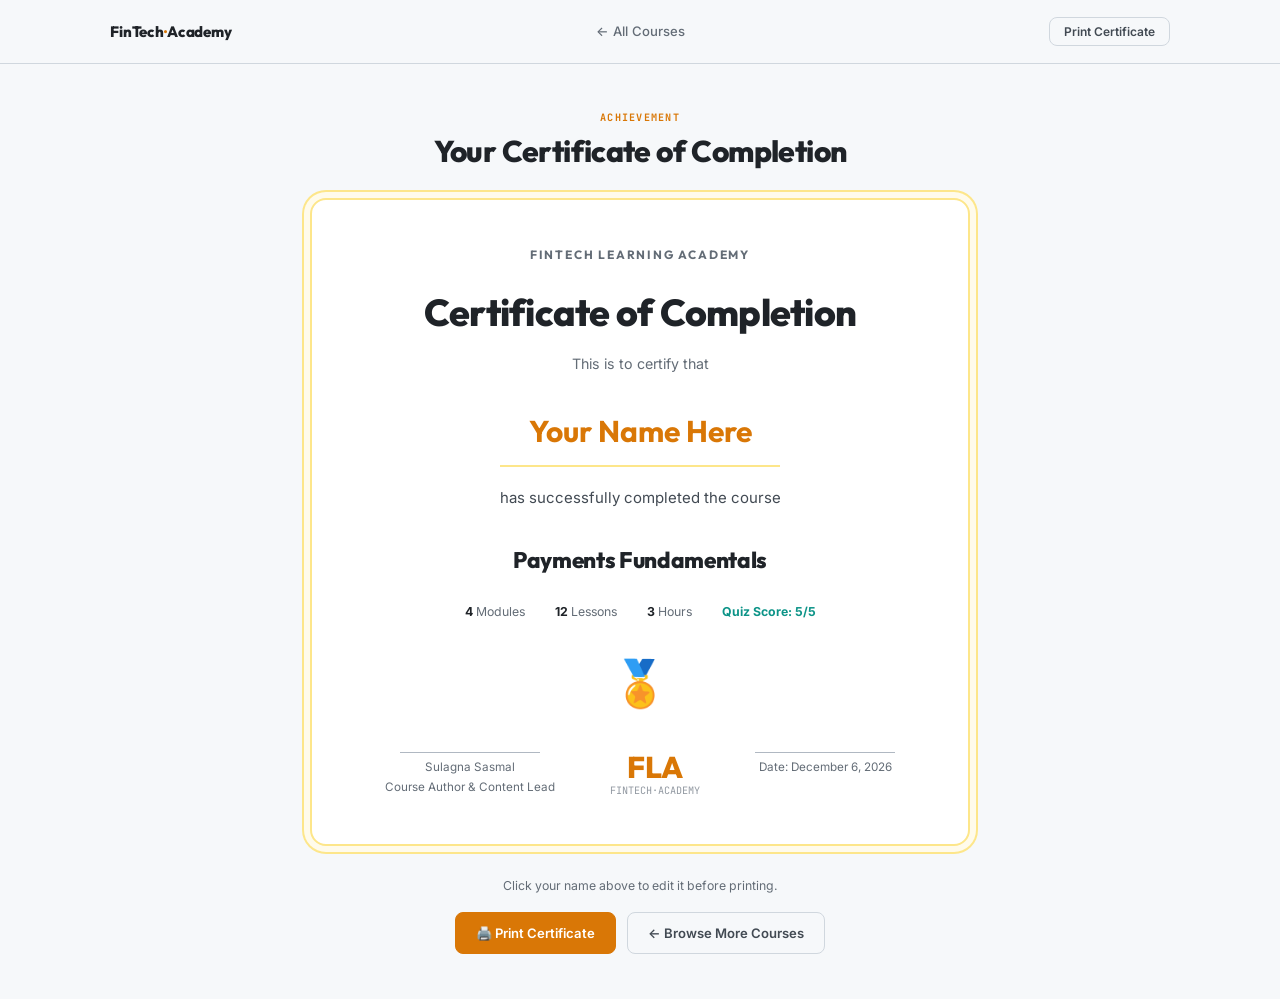
==== certificate.html @ 9078addc "Initial commit: FinTech Learning Academy — LMS-style portfolio site" ====
<!DOCTYPE html>
<html lang="en">
<head>
<meta charset="UTF-8">
<meta name="viewport" content="width=device-width, initial-scale=1.0">
<title>Certificate of Completion — FinTech Learning Academy</title>
<link rel="stylesheet" href="assets/css/style.css">
</head>
<body>

<nav class="nav">
  <div class="nav-inner">
    <a href="index.html" class="nav-brand">FinTech<span>·</span>Academy</a>
    <div class="nav-links">
      <a href="index.html" class="nav-link">← All Courses</a>
    </div>
    <div class="nav-actions">
      <button class="btn btn-outline btn-sm" onclick="window.print()">Print Certificate</button>
    </div>
  </div>
</nav>

<div class="certificate-wrap">
  <div style="text-align:center;margin-bottom:2rem;">
    <p class="section-label">Achievement</p>
    <h1 class="section-title">Your Certificate of Completion</h1>
  </div>

  <div class="certificate-frame">
    <div class="certificate-header">FinTech Learning Academy</div>
    <div class="certificate-title">Certificate of Completion</div>
    <div class="certificate-sub">This is to certify that</div>
    <div class="certificate-name" id="cert-name" contenteditable="true" title="Click to edit your name">Your Name Here</div>
    <p class="certificate-course" style="margin-top:0.75rem;">has successfully completed the course</p>
    <h2 style="font-family:var(--font-display);font-size:1.5rem;font-weight:800;color:var(--text);margin:0.5rem 0 1.5rem;letter-spacing:-0.015em;">Payments Fundamentals</h2>
    <div style="display:flex;gap:2rem;justify-content:center;font-size:0.82rem;color:var(--text-3);margin-bottom:1.5rem;">
      <span><strong style="color:var(--text);">4</strong> Modules</span>
      <span><strong style="color:var(--text);">12</strong> Lessons</span>
      <span><strong style="color:var(--text);">3</strong> Hours</span>
      <span><strong style="color:var(--teal);">Quiz Score: 5/5</strong></span>
    </div>
    <div class="certificate-seal">🏅</div>
    <div class="certificate-footer">
      <div class="certificate-sig">
        <div class="certificate-sig-line"></div>
        <div class="certificate-sig-name">Sulagna Sasmal<br>Course Author & Content Lead</div>
      </div>
      <div style="text-align:center;">
        <div style="font-family:var(--font-display);font-size:2rem;font-weight:800;color:var(--amber);line-height:1;">FLA</div>
        <div style="font-size:0.68rem;color:var(--text-4);font-family:var(--font-mono);">FINTECH·ACADEMY</div>
      </div>
      <div class="certificate-sig">
        <div class="certificate-sig-line"></div>
        <div class="certificate-sig-name" id="cert-date">Date: <span id="completion-date"></span></div>
      </div>
    </div>
  </div>

  <div style="text-align:center;margin-top:2rem;">
    <p style="font-size:0.82rem;color:var(--text-3);margin-bottom:1rem;">Click your name above to edit it before printing.</p>
    <div style="display:flex;gap:0.75rem;justify-content:center;flex-wrap:wrap;">
      <button class="btn btn-primary" onclick="window.print()">🖨️ Print Certificate</button>
      <a href="index.html" class="btn btn-outline">← Browse More Courses</a>
    </div>
  </div>
</div>

<script>
  // Set today's date
  document.getElementById('completion-date').textContent = new Date().toLocaleDateString('en-US', { year: 'numeric', month: 'long', day: 'numeric' });
</script>
<script src="assets/js/progress.js"></script>
</body>
</html>
---- assets/css/style.css ----
/* ============================================================
   FinTech Learning Academy — Style System
   Design: Amber · Outfit · Inter · JetBrains Mono
   ============================================================ */

@import url('https://fonts.googleapis.com/css2?family=Outfit:wght@300;400;500;600;700;800&family=Inter:wght@400;500;600&family=JetBrains+Mono:wght@400;500&display=swap');

/* ── RESET ── */
*, *::before, *::after { margin: 0; padding: 0; box-sizing: border-box; }
html { font-size: 15px; scroll-behavior: smooth; }

/* ── DESIGN TOKENS ── */
:root {
  --bg:           #f6f8fa;
  --bg-card:      #ffffff;
  --bg-hover:     #f0f2f4;
  --bg-tag:       #eaeef2;
  --border:       #d0d7de;
  --border-dark:  #b0b8c2;
  --text:         #1f2328;
  --text-2:       #424a53;
  --text-3:       #636c76;
  --text-4:       #9198a1;

  --amber:        #d97706;
  --amber-hover:  #b45309;
  --amber-light:  #fef3c7;
  --amber-border: #fde68a;
  --amber-bg:     #fffbeb;

  --teal:         #0d9488;
  --teal-bg:      #f0fdfa;
  --teal-border:  #99f6e4;

  --indigo:       #4c6ef5;
  --indigo-bg:    #edf2ff;
  --indigo-border:#c5d0fd;

  --purple:       #7c3aed;
  --purple-bg:    #f5f3ff;
  --purple-border:#ddd6fe;

  --green:        #1a7f37;
  --green-bg:     #dafbe1;
  --green-border: #99e6b0;

  --red:          #cf222e;
  --red-bg:       #ffebe9;
  --red-border:   #ffcecb;

  --code-bg:      #0f172a;
  --code-text:    #e2e8f0;

  --nav-h:        64px;
  --wide-w:       1120px;
  --content-w:    800px;
  --radius:       8px;
  --radius-lg:    12px;
  --shadow:       0 1px 3px rgba(31,35,40,0.08), 0 4px 12px rgba(31,35,40,0.04);
  --shadow-lg:    0 4px 16px rgba(31,35,40,0.12);

  --font-display: 'Outfit', system-ui, sans-serif;
  --font-body:    'Inter', system-ui, sans-serif;
  --font-mono:    'JetBrains Mono', 'Cascadia Code', monospace;
}

body { font-family: var(--font-body); background: var(--bg); color: var(--text); line-height: 1.7; }

::-webkit-scrollbar { width: 6px; }
::-webkit-scrollbar-track { background: transparent; }
::-webkit-scrollbar-thumb { background: var(--border-dark); border-radius: 10px; }

/* ── NAV ── */
.nav {
  position: sticky; top: 0; z-index: 100; height: var(--nav-h);
  background: rgba(246,248,250,0.95); backdrop-filter: blur(12px);
  border-bottom: 1px solid var(--border);
  display: flex; align-items: center;
}
.nav-inner {
  max-width: var(--wide-w); margin: 0 auto; padding: 0 2rem; width: 100%;
  display: flex; align-items: center; justify-content: space-between; gap: 2rem;
}
.nav-brand {
  font-family: var(--font-display); font-size: 1rem; font-weight: 800;
  color: var(--text); text-decoration: none; letter-spacing: -0.01em;
}
.nav-brand span { color: var(--amber); }
.nav-links { display: flex; align-items: center; gap: 0.25rem; }
.nav-link {
  color: var(--text-3); text-decoration: none; font-size: 0.875rem; font-weight: 500;
  padding: 6px 12px; border-radius: var(--radius); transition: background 0.15s, color 0.15s;
}
.nav-link:hover, .nav-link.active { background: var(--bg-hover); color: var(--text); }
.nav-actions { display: flex; align-items: center; gap: 0.5rem; }

/* ── BUTTONS ── */
.btn {
  display: inline-flex; align-items: center; gap: 6px;
  font-family: var(--font-body); font-size: 0.875rem; font-weight: 600;
  padding: 9px 20px; border-radius: var(--radius); text-decoration: none;
  transition: all 0.15s; cursor: pointer; border: none; white-space: nowrap;
}
.btn-primary { background: var(--amber); color: #fff; border: 1px solid var(--amber); }
.btn-primary:hover { background: var(--amber-hover); border-color: var(--amber-hover); }
.btn-outline { background: transparent; color: var(--text-2); border: 1px solid var(--border); }
.btn-outline:hover { background: var(--bg-hover); color: var(--text); border-color: var(--border-dark); }
.btn-teal { background: var(--teal); color: #fff; border: 1px solid var(--teal); }
.btn-teal:hover { background: #0f766e; border-color: #0f766e; }
.btn-indigo { background: var(--indigo); color: #fff; border: 1px solid var(--indigo); }
.btn-sm { padding: 6px 14px; font-size: 0.8rem; }

/* ── BADGES ── */
.badge {
  display: inline-flex; align-items: center; gap: 4px;
  font-family: var(--font-mono); font-size: 0.68rem; font-weight: 500; line-height: 1;
  padding: 3px 8px; border-radius: 20px; white-space: nowrap;
}
.badge-amber   { background: var(--amber-bg);   color: var(--amber);   border: 1px solid var(--amber-border); }
.badge-teal    { background: var(--teal-bg);     color: var(--teal);    border: 1px solid var(--teal-border); }
.badge-indigo  { background: var(--indigo-bg);   color: var(--indigo);  border: 1px solid var(--indigo-border); }
.badge-purple  { background: var(--purple-bg);   color: var(--purple);  border: 1px solid var(--purple-border); }
.badge-green   { background: var(--green-bg);    color: var(--green);   border: 1px solid var(--green-border); }
.badge-red     { background: var(--red-bg);      color: var(--red);     border: 1px solid var(--red-border); }
.badge-gray    { background: var(--bg-tag);      color: var(--text-2);  border: 1px solid var(--border); }

/* ── LAYOUT ── */
.container { max-width: var(--wide-w); margin: 0 auto; padding: 0 2rem; }
.container-narrow { max-width: var(--content-w); margin: 0 auto; padding: 0 2rem; }
.section { padding: 4rem 0; }
.section-label {
  font-family: var(--font-mono); font-size: 0.68rem; font-weight: 700;
  letter-spacing: 0.12em; text-transform: uppercase; color: var(--amber);
  margin-bottom: 0.5rem;
}
.section-title {
  font-family: var(--font-display); font-size: clamp(1.5rem, 3vw, 2rem);
  font-weight: 800; color: var(--text); line-height: 1.15;
  letter-spacing: -0.02em; margin-bottom: 1rem;
}
.section-sub { color: var(--text-3); font-size: 0.95rem; line-height: 1.75; max-width: 540px; }

/* ── HERO ── */
.hero {
  padding: 5rem 0 3.5rem;
  background: linear-gradient(180deg, var(--bg) 0%, var(--bg-card) 100%);
  border-bottom: 1px solid var(--border);
}
.hero-inner {
  max-width: var(--wide-w); margin: 0 auto; padding: 0 2rem;
  display: grid; grid-template-columns: 1fr 380px; gap: 4rem; align-items: center;
}
.hero-eyebrow {
  font-family: var(--font-mono); font-size: 0.7rem; font-weight: 700;
  letter-spacing: 0.1em; text-transform: uppercase; color: var(--amber);
  margin-bottom: 1rem;
}
.hero h1 {
  font-family: var(--font-display); font-size: clamp(2rem, 4vw, 3rem);
  font-weight: 800; color: var(--text); line-height: 1.1;
  letter-spacing: -0.025em; margin-bottom: 1rem;
}
.hero-sub { color: var(--text-2); font-size: 1rem; line-height: 1.85; margin-bottom: 2rem; max-width: 500px; }
.hero-actions { display: flex; gap: 0.75rem; flex-wrap: wrap; }

/* ── STATS STRIP ── */
.stats-strip {
  background: var(--bg-card); border-top: 1px solid var(--border); border-bottom: 1px solid var(--border);
}
.stats-grid {
  max-width: var(--wide-w); margin: 0 auto; padding: 1.5rem 2rem;
  display: grid; grid-template-columns: repeat(4, 1fr); gap: 1rem;
}
.stat-item { text-align: center; }
.stat-number {
  font-family: var(--font-display); font-size: 1.75rem; font-weight: 800;
  color: var(--amber); display: block; line-height: 1;
}
.stat-label { font-size: 0.8rem; color: var(--text-3); margin-top: 0.25rem; }

/* ── COURSE CARDS GRID ── */
.course-grid {
  display: grid; grid-template-columns: repeat(2, 1fr); gap: 1.5rem;
  margin-top: 2rem;
}
.course-card {
  background: var(--bg-card); border: 1px solid var(--border);
  border-radius: var(--radius-lg); overflow: hidden;
  transition: box-shadow 0.2s, transform 0.2s; text-decoration: none;
  display: flex; flex-direction: column;
}
.course-card:hover { box-shadow: var(--shadow-lg); transform: translateY(-2px); }
.course-header {
  height: 8px;
}
.course-header-amber  { background: linear-gradient(90deg, var(--amber), #f59e0b); }
.course-header-teal   { background: linear-gradient(90deg, var(--teal), #14b8a6); }
.course-header-indigo { background: linear-gradient(90deg, var(--indigo), #818cf8); }
.course-header-purple { background: linear-gradient(90deg, var(--purple), #a855f7); }
.course-body { padding: 1.5rem; flex: 1; display: flex; flex-direction: column; }
.course-meta { display: flex; align-items: center; gap: 0.5rem; margin-bottom: 0.75rem; flex-wrap: wrap; }
.course-title {
  font-family: var(--font-display); font-size: 1.15rem; font-weight: 700;
  color: var(--text); margin-bottom: 0.5rem; line-height: 1.25;
}
.course-desc { font-size: 0.88rem; color: var(--text-3); line-height: 1.7; flex: 1; margin-bottom: 1rem; }
.course-stats {
  display: flex; gap: 1.25rem; margin-bottom: 1rem;
  font-size: 0.78rem; color: var(--text-3);
}
.course-stats span { display: flex; align-items: center; gap: 0.3rem; }
.skills-list { display: flex; gap: 0.4rem; flex-wrap: wrap; margin-bottom: 1.25rem; }
.skill-chip {
  font-family: var(--font-mono); font-size: 0.68rem; padding: 3px 8px;
  background: var(--bg-tag); border: 1px solid var(--border); border-radius: 4px;
  color: var(--text-2);
}
.progress-bar-wrap { margin-bottom: 1.25rem; }
.progress-label { font-size: 0.75rem; color: var(--text-4); margin-bottom: 0.35rem; display: flex; justify-content: space-between; }
.progress-bar { height: 4px; background: var(--bg-tag); border-radius: 2px; overflow: hidden; }
.progress-fill { height: 100%; background: var(--amber); border-radius: 2px; transition: width 0.5s ease; }

/* ── MODULE ACCORDION ── */
.module-list { display: flex; flex-direction: column; gap: 0.5rem; margin-top: 1.5rem; }
.module-item {
  background: var(--bg-card); border: 1px solid var(--border); border-radius: var(--radius);
  overflow: hidden;
}
.module-header {
  display: flex; align-items: center; gap: 1rem; padding: 1rem 1.25rem;
  cursor: pointer; transition: background 0.15s; user-select: none;
}
.module-header:hover { background: var(--bg-hover); }
.module-number {
  width: 28px; height: 28px; border-radius: 50%; display: flex; align-items: center; justify-content: center;
  font-family: var(--font-display); font-size: 0.78rem; font-weight: 700; flex-shrink: 0;
  background: var(--amber-bg); color: var(--amber); border: 1px solid var(--amber-border);
}
.module-title-wrap { flex: 1; }
.module-title { font-weight: 600; color: var(--text); font-size: 0.92rem; }
.module-subtitle { font-size: 0.78rem; color: var(--text-3); margin-top: 0.1rem; }
.module-chevron { color: var(--text-3); font-size: 0.8rem; transition: transform 0.2s; }
.module-item.open .module-chevron { transform: rotate(90deg); }
.module-lessons { padding: 0 1.25rem 1rem 3.5rem; display: none; }
.module-item.open .module-lessons { display: block; }
.lesson-link {
  display: flex; align-items: center; gap: 0.75rem; padding: 0.6rem 0;
  border-bottom: 1px solid var(--border); text-decoration: none; color: var(--text-2);
  font-size: 0.875rem; transition: color 0.15s;
}
.lesson-link:last-child { border-bottom: none; }
.lesson-link:hover { color: var(--amber); }
.lesson-icon { width: 18px; height: 18px; background: var(--bg-tag); border-radius: 50%; display: flex; align-items: center; justify-content: center; font-size: 0.6rem; flex-shrink: 0; }
.lesson-duration { margin-left: auto; font-family: var(--font-mono); font-size: 0.72rem; color: var(--text-4); }

/* ── LESSON CONTENT ── */
.lesson-layout {
  display: grid; grid-template-columns: 1fr 260px; gap: 3rem;
  max-width: var(--wide-w); margin: 0 auto; padding: 3rem 2rem;
}
.lesson-article {}
.lesson-article h2 {
  font-family: var(--font-display); font-size: 1.35rem; font-weight: 800;
  color: var(--text); margin: 2rem 0 0.75rem; letter-spacing: -0.015em;
}
.lesson-article h3 {
  font-family: var(--font-display); font-size: 1.05rem; font-weight: 700;
  color: var(--text); margin: 1.5rem 0 0.5rem;
}
.lesson-article p { color: var(--text-2); font-size: 0.95rem; line-height: 1.85; margin-bottom: 1.1rem; }
.lesson-article ul, .lesson-article ol { color: var(--text-2); padding-left: 1.5rem; margin-bottom: 1rem; }
.lesson-article li { font-size: 0.93rem; line-height: 1.75; margin-bottom: 0.35rem; }
.lesson-article strong { color: var(--text); font-weight: 600; }
.lesson-article code {
  font-family: var(--font-mono); font-size: 0.85em; background: var(--bg-tag);
  border: 1px solid var(--border); padding: 1px 6px; border-radius: 4px; color: var(--indigo);
}

.callout {
  border-radius: var(--radius); padding: 1rem 1.25rem; margin: 1.5rem 0;
  border-left: 3px solid;
}
.callout-note { background: var(--amber-bg); border-color: var(--amber); }
.callout-note .callout-title { color: var(--amber); }
.callout-tip { background: var(--teal-bg); border-color: var(--teal); }
.callout-tip .callout-title { color: var(--teal); }
.callout-warning { background: var(--red-bg); border-color: var(--red); }
.callout-warning .callout-title { color: var(--red); }
.callout-title { font-family: var(--font-mono); font-size: 0.72rem; font-weight: 700; text-transform: uppercase; letter-spacing: 0.08em; margin-bottom: 0.35rem; }
.callout p { font-size: 0.875rem; line-height: 1.7; color: var(--text-2); margin: 0; }

.code-block {
  background: var(--code-bg); color: var(--code-text); border-radius: var(--radius);
  padding: 1.25rem 1.5rem; margin: 1rem 0;
  font-family: var(--font-mono); font-size: 0.8rem; line-height: 1.8;
  overflow-x: auto; white-space: pre;
}
.code-block .kw  { color: #c792ea; }
.code-block .str { color: #c3e88d; }
.code-block .num { color: #f78c6c; }
.code-block .cmt { color: #546e7a; }
.code-block .key { color: #82aaff; }

/* ── LESSON SIDEBAR ── */
.lesson-sidebar {}
.sidebar-card {
  background: var(--bg-card); border: 1px solid var(--border); border-radius: var(--radius-lg);
  padding: 1.25rem; margin-bottom: 1.25rem;
}
.sidebar-card-title {
  font-family: var(--font-display); font-size: 0.85rem; font-weight: 700;
  color: var(--text); margin-bottom: 0.75rem;
}
.sidebar-toc a {
  display: flex; padding: 0.4rem 0; font-size: 0.8rem; color: var(--text-3);
  text-decoration: none; border-bottom: 1px solid var(--border); transition: color 0.15s;
}
.sidebar-toc a:last-child { border-bottom: none; }
.sidebar-toc a:hover { color: var(--amber); }

/* ── QUIZ ── */
.quiz-container { max-width: 680px; margin: 0 auto; }
.quiz-question { margin-bottom: 2rem; }
.quiz-q-text { font-weight: 600; font-size: 0.95rem; color: var(--text); margin-bottom: 0.75rem; }
.quiz-options { display: flex; flex-direction: column; gap: 0.5rem; }
.quiz-option {
  padding: 0.75rem 1rem; border: 1px solid var(--border); border-radius: var(--radius);
  cursor: pointer; font-size: 0.875rem; color: var(--text-2);
  transition: all 0.15s; background: var(--bg-card);
}
.quiz-option:hover { border-color: var(--amber); background: var(--amber-bg); color: var(--text); }
.quiz-option.correct { border-color: var(--teal); background: var(--teal-bg); color: var(--teal); }
.quiz-option.incorrect { border-color: var(--red); background: var(--red-bg); color: var(--red); }
.quiz-result { text-align: center; padding: 2rem; border: 1px solid var(--border); border-radius: var(--radius-lg); background: var(--bg-card); }
.quiz-score { font-family: var(--font-display); font-size: 3rem; font-weight: 800; color: var(--amber); }

/* ── BREADCRUMB ── */
.breadcrumb {
  display: flex; align-items: center; gap: 0.5rem;
  font-size: 0.8rem; color: var(--text-3); padding: 1rem 0; flex-wrap: wrap;
}
.breadcrumb a { color: var(--text-3); text-decoration: none; }
.breadcrumb a:hover { color: var(--amber); }
.breadcrumb-sep { color: var(--text-4); }

/* ── CERTIFICATE ── */
.certificate-wrap {
  max-width: 720px; margin: 3rem auto; padding: 0 2rem;
}
.certificate-frame {
  background: var(--bg-card); border: 2px solid var(--amber-border); border-radius: 16px;
  padding: 3rem; text-align: center; position: relative;
  box-shadow: 0 0 0 6px var(--amber-bg), 0 0 0 8px var(--amber-border);
}
.certificate-header { font-family: var(--font-display); font-size: 0.8rem; font-weight: 700; letter-spacing: 0.15em; text-transform: uppercase; color: var(--text-3); margin-bottom: 1rem; }
.certificate-title { font-family: var(--font-display); font-size: 2.5rem; font-weight: 800; color: var(--text); letter-spacing: -0.02em; margin-bottom: 0.5rem; }
.certificate-sub { font-size: 0.95rem; color: var(--text-3); margin-bottom: 2rem; }
.certificate-name { font-family: var(--font-display); font-size: 2rem; font-weight: 700; color: var(--amber); border-bottom: 2px solid var(--amber-border); padding-bottom: 0.5rem; display: inline-block; min-width: 280px; margin-bottom: 0.5rem; }
.certificate-course { font-size: 1rem; color: var(--text-2); margin-bottom: 2rem; }
.certificate-seal { font-size: 3rem; margin: 1rem 0; }
.certificate-footer { display: flex; justify-content: space-around; margin-top: 2rem; }
.certificate-sig { text-align: center; }
.certificate-sig-line { width: 140px; height: 1px; background: var(--border-dark); margin: 0 auto 0.35rem; }
.certificate-sig-name { font-size: 0.78rem; color: var(--text-3); }

/* ── TAKEAWAYS BOX ── */
.takeaways {
  background: var(--bg-card); border: 1px solid var(--border); border-left: 4px solid var(--amber);
  border-radius: var(--radius); padding: 1.25rem 1.5rem; margin: 2rem 0;
}
.takeaways-title { font-family: var(--font-display); font-size: 0.9rem; font-weight: 700; color: var(--text); margin-bottom: 0.75rem; }
.takeaways ul { list-style: none; padding: 0; }
.takeaways li { font-size: 0.875rem; color: var(--text-2); padding: 0.3rem 0; padding-left: 1.25rem; position: relative; }
.takeaways li::before { content: '✓'; position: absolute; left: 0; color: var(--amber); font-weight: 700; }

/* ── LESSON NAV ── */
.lesson-nav { display: flex; justify-content: space-between; padding: 2rem 0; border-top: 1px solid var(--border); margin-top: 2rem; }
.lesson-nav a { display: flex; align-items: center; gap: 0.5rem; text-decoration: none; font-size: 0.875rem; font-weight: 600; color: var(--text-3); padding: 8px 16px; border: 1px solid var(--border); border-radius: var(--radius); transition: all 0.15s; }
.lesson-nav a:hover { background: var(--amber-bg); border-color: var(--amber); color: var(--amber); }

/* ── FOOTER ── */
.footer { background: var(--bg-card); border-top: 1px solid var(--border); padding: 3rem 0 1.5rem; margin-top: 4rem; }
.footer-grid { max-width: var(--wide-w); margin: 0 auto; padding: 0 2rem; display: grid; grid-template-columns: 2fr 1fr 1fr; gap: 3rem; }
.footer-brand { font-family: var(--font-display); font-size: 1rem; font-weight: 800; color: var(--text); margin-bottom: 0.5rem; }
.footer-brand span { color: var(--amber); }
.footer-desc { font-size: 0.8rem; color: var(--text-3); line-height: 1.7; }
.footer-col-title { font-size: 0.78rem; font-weight: 700; text-transform: uppercase; letter-spacing: 0.08em; color: var(--text); margin-bottom: 0.75rem; }
.footer-links { list-style: none; }
.footer-links li { margin-bottom: 0.4rem; }
.footer-links a { font-size: 0.82rem; color: var(--text-3); text-decoration: none; }
.footer-links a:hover { color: var(--amber); }
.footer-bottom { max-width: var(--wide-w); margin: 2rem auto 0; padding: 1rem 2rem 0; border-top: 1px solid var(--border); display: flex; justify-content: space-between; align-items: center; }
.footer-copyright { font-size: 0.78rem; color: var(--text-4); }

/* ── DIVIDER ── */
.divider-line { border: none; border-top: 1px solid var(--border); margin: 0; }

/* ── RESPONSIVE ── */
@media (max-width: 1024px) {
  .course-grid { grid-template-columns: 1fr; }
  .hero-inner { grid-template-columns: 1fr; }
  .lesson-layout { grid-template-columns: 1fr; }
  .footer-grid { grid-template-columns: 1fr 1fr; }
}
@media (max-width: 768px) {
  .stats-grid { grid-template-columns: repeat(2, 1fr); }
  .nav-links { display: none; }
  .footer-grid { grid-template-columns: 1fr; gap: 2rem; }
}
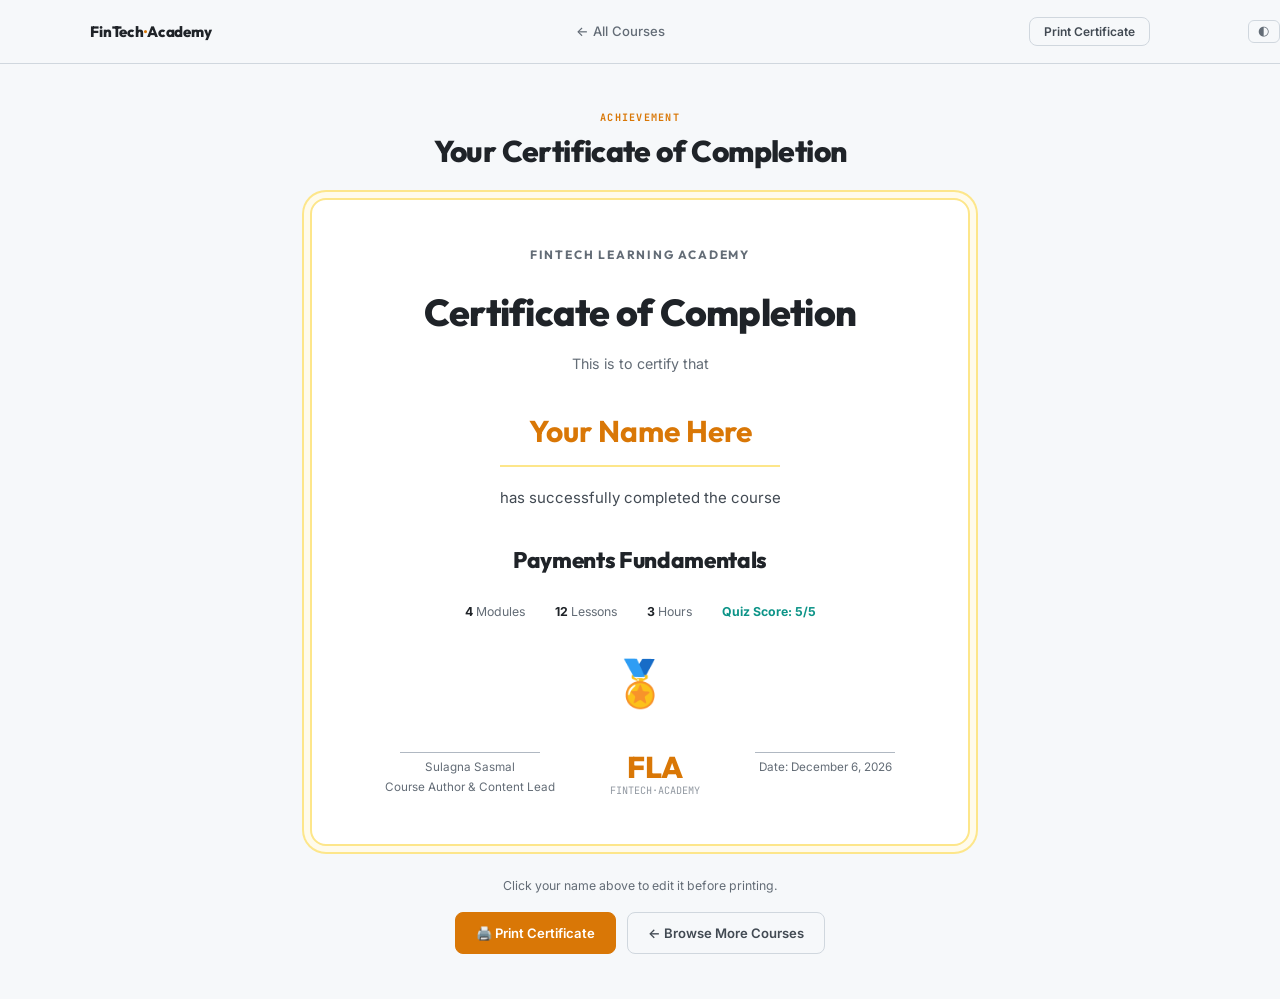
==== commit 41d39f8a: "Add dark/light mode, theme.js, and update README - Add dark theme CSS to style.css - Create assets/j" ====
--- a/certificate.html
+++ b/certificate.html
@@ -5,6 +5,7 @@
 <meta name="viewport" content="width=device-width, initial-scale=1.0">
 <title>Certificate of Completion — FinTech Learning Academy</title>
 <link rel="stylesheet" href="assets/css/style.css">
+<script>(function(){var t=localStorage.getItem("theme");if(t)document.documentElement.setAttribute("data-theme",t);else if(window.matchMedia("(prefers-color-scheme:dark)").matches)document.documentElement.setAttribute("data-theme","dark");else document.documentElement.setAttribute("data-theme","light");})()</script>
 </head>
 <body>
 
@@ -18,6 +19,7 @@
       <button class="btn btn-outline btn-sm" onclick="window.print()">Print Certificate</button>
     </div>
   </div>
+  <button class="theme-toggle" id="theme-toggle" aria-label="Toggle dark mode">&#9680;</button>
 </nav>
 
 <div class="certificate-wrap">
@@ -70,5 +72,6 @@
   document.getElementById('completion-date').textContent = new Date().toLocaleDateString('en-US', { year: 'numeric', month: 'long', day: 'numeric' });
 </script>
 <script src="assets/js/progress.js"></script>
+<script src="assets/js/theme.js"></script>
 </body>
 </html>
--- a/assets/css/style.css
+++ b/assets/css/style.css
@@ -407,3 +407,39 @@
   .nav-links { display: none; }
   .footer-grid { grid-template-columns: 1fr; gap: 2rem; }
 }
+
+/* ═══════════════════════════════════════════════
+   DARK THEME
+   ═══════════════════════════════════════════════ */
+[data-theme="dark"] {
+  --bg:          #0f172a;
+  --bg-card:     #1e293b;
+  --bg-hover:    #334155;
+  --bg-tag:      #1e293b;
+  --border:      #334155;
+  --border-dark: #475569;
+  --text:        #f1f5f9;
+  --text-2:      #cbd5e1;
+  --text-3:      #94a3b8;
+  --text-4:      #64748b;
+  --code-bg:     #0f172a;
+  --code-text:   #e2e8f0;
+}
+[data-theme="dark"] .nav { background: rgba(15,23,42,0.95); border-bottom-color: var(--border); }
+[data-theme="dark"] body { background: var(--bg); color: var(--text); }
+
+/* Theme toggle */
+.theme-toggle {
+  background: none;
+  border: 1px solid var(--border);
+  color: var(--text-3);
+  cursor: pointer;
+  border-radius: 6px;
+  padding: 0.3rem 0.65rem;
+  font-size: 0.85rem;
+  line-height: 1;
+  margin-left: 0.5rem;
+  transition: background 0.15s, color 0.15s;
+}
+.theme-toggle:hover { background: var(--bg-hover); color: var(--text); }
+
